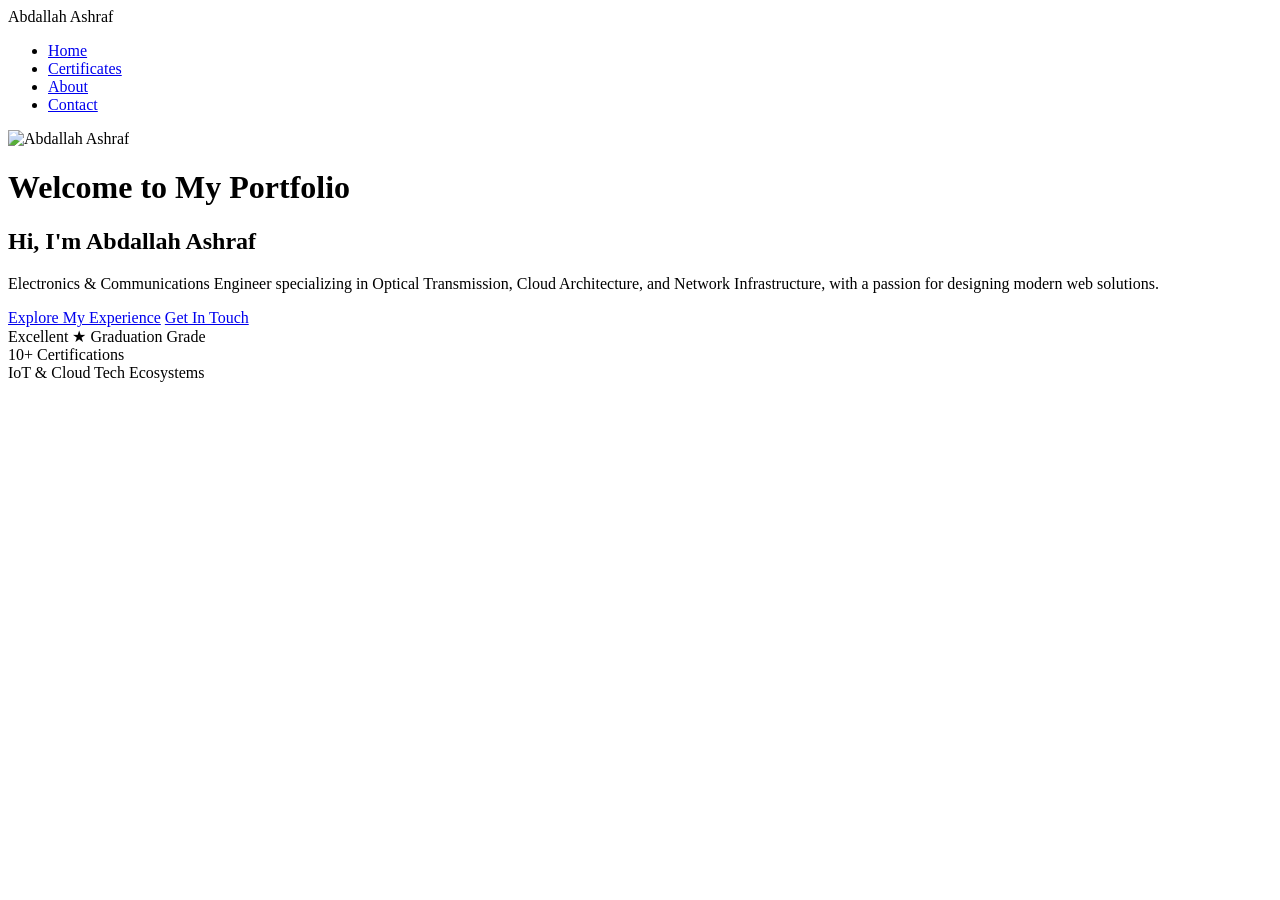
==== index.html @ 4ca9acf8 "Add files via upload" ====
<!DOCTYPE html>
<html lang="en">
<head>
    <meta charset="UTF-8">
    <meta name="viewport" content="width=device-width, initial-scale=1.0">
    <title>Home | Abdallah Ashraf</title>
    <link rel="stylesheet" href="css/style.css"> 
</head>
<body>

    <!-- شريط التنقل العلوي -->
    <nav class="navbar">
        <div class="logo">Abdallah Ashraf</div>
        <ul class="nav-links">
            <li><a href="index.html" class="active">Home</a></li>
            <li><a href="certificates.html">Certificates</a></li>
            <li><a href="about.html">About</a></li>
            <li><a href="contact.html">Contact</a></li>
        </ul>
    </nav>

    <!-- حاوية الواجهة الرئيسية -->
    <div class="hero-container">
        <div class="hero-content">
            
            <!-- غلاف الصورة الشخصية بإطار مضيء -->
            <div class="hero-avatar-wrapper">
                <img src="images/me.jpg" alt="Abdallah Ashraf" class="hero-avatar">
            </div>

            <!-- الجمل الترحيبية المضيئة -->
            <h1 class="hero-title">Welcome to My Portfolio</h1>
            <h2 class="hero-subtitle">Hi, I'm <span class="highlight-text">Abdallah Ashraf</span></h2>
            <p class="hero-description">Electronics & Communications Engineer specializing in Optical Transmission, Cloud Architecture, and Network Infrastructure, with a passion for designing modern web solutions.</p>
            
            <!-- أزرار التنقل السريع الفاخرة -->
            <div class="hero-cta-group">
                <a href="about.html" class="cta-btn primary-cta">Explore My Experience</a>
                <a href="contact.html" class="cta-btn secondary-cta">Get In Touch</a>
            </div>

            <!-- شريط الإحصائيات السريعة لشد الانتباه الفوري -->
            <div class="hero-stats-row">
                <div class="stat-box">
                    <span class="stat-number">Excellent <span>★</span></span>
                    <span class="stat-text">Graduation Grade</span>
                </div>
                <div class="stat-box">
                    <span class="stat-number">10+</span>
                    <span class="stat-text">Certifications</span>
                </div>
                <div class="stat-box">
                    <span class="stat-number">IoT & Cloud</span>
                    <span class="stat-text">Tech Ecosystems</span>
                </div>
            </div>

        </div>
    </div>

</body>
</html>
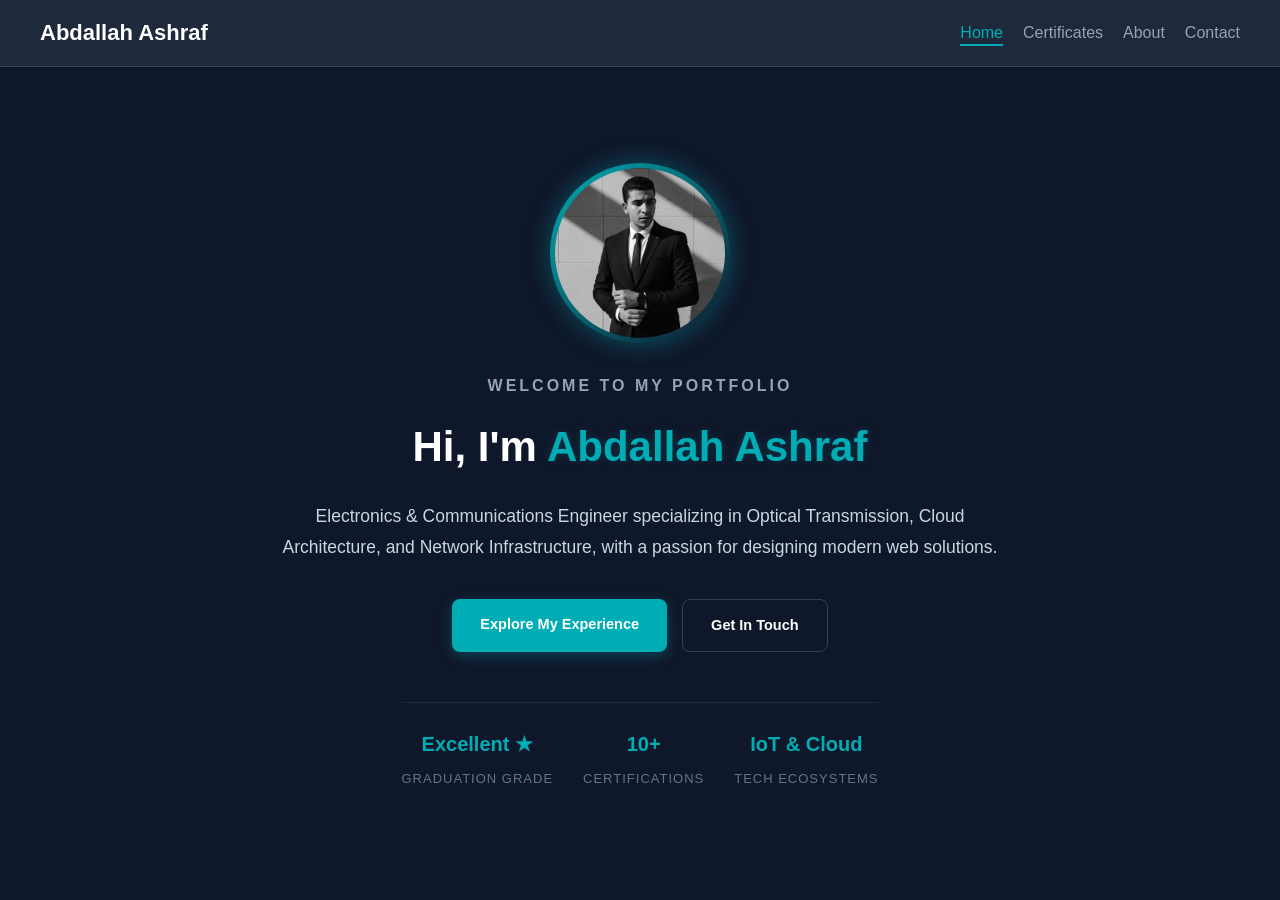
==== commit 986f1b72: "Update index.html" ====
--- a/index.html
+++ b/index.html
@@ -25,7 +25,7 @@
             
             <!-- غلاف الصورة الشخصية بإطار مضيء -->
             <div class="hero-avatar-wrapper">
-                <img src="images/me.jpg" alt="Abdallah Ashraf" class="hero-avatar">
+                <img src="me.jpg" alt="Abdallah Ashraf" class="hero-avatar">
             </div>
 
             <!-- الجمل الترحيبية المضيئة -->
@@ -59,4 +59,4 @@
     </div>
 
 </body>
-</html>+</html>
--- a/css/style.css
+++ b/css/style.css
@@ -0,0 +1,684 @@
+/* ==========================================================================
+   1. GLOBAL STYLES & SCROLLBAR (العناصر العامة وشريط التمرير)
+   ========================================================================== */
+* {
+    margin: 0;
+    padding: 0;
+    box-sizing: border-box;
+    font-family: 'Segoe UI', Arial, Helvetica, sans-serif;
+}
+
+body {
+    background-color: #0f172a; /* الثيم الداكن الموحد والمريح للعين لجميع الصفحات */
+    color: #ffffff;
+    line-height: 1.6;
+}
+
+.container {
+    width: 80%;
+    max-width: 1100px;
+    margin: auto;
+    padding-top: 50px;
+}
+
+/* تخصيص شريط التمرير ليناسب الثيم الداكن */
+::-webkit-scrollbar {
+    width: 10px;
+}
+::-webkit-scrollbar-track {
+    background: #0f172a; 
+}
+::-webkit-scrollbar-thumb {
+    background: #1e293b; 
+    border-radius: 5px;
+    border: 2px solid #0f172a;
+}
+::-webkit-scrollbar-thumb:hover {
+    background: #00adb5; /* يضيء بالفيروزي عند سحب الشريط */
+}
+
+/* ==========================================================================
+   2. NAVIGATION BAR (شريط التنقل المطور)
+   ========================================================================== */
+.navbar {
+    background-color: #1e293b; /* تعديل ليناسب الخلفية الداكنة */
+    padding: 15px 40px;
+    display: flex;
+    justify-content: space-between;
+    align-items: center;
+    border-bottom: 1px solid #334155;
+}
+
+.logo {
+    color: #fff;
+    font-size: 22px;
+    font-weight: bold;
+}
+
+.nav-links {
+    list-style: none;
+    display: flex;
+    gap: 20px;
+}
+
+.nav-links li {
+    position: relative;
+    padding: 5px 0;
+}
+
+.nav-links li a {
+    color: #94a3b8; /* لون رمادي ناعم هادئ بحالة التوقف */
+    text-decoration: none;
+    font-size: 16px;
+    position: relative;
+    transition: color 0.3s ease;
+}
+
+.nav-links li a::after {
+    content: '';
+    position: absolute;
+    bottom: -5px;
+    left: 0;
+    width: 0;
+    height: 2px;
+    background-color: #00adb5;
+    transition: width 0.3s ease;
+}
+
+.nav-links li a:hover,
+.nav-links li a.active {
+    color: #00adb5;
+}
+
+.nav-links li a:hover::after,
+.nav-links li a.active::after {
+    width: 100%; /* الخط يتمدد بنعومة تحت الكلمة النشطة أو عند الـ Hover */
+}
+
+/* ==========================================================================
+   3. TYPOGRAPHY & SUBTITLES (توحيد العناوين والعبارات الفرعية)
+   ========================================================================== */
+h1, .page-title {
+    color: #ffffff !important;
+    text-align: center;
+    font-size: 36px;
+    margin-bottom: 30px;
+    font-weight: bold;
+}
+
+.section-title-sub {
+    color: #ffffff !important;
+    font-size: 24px;
+    margin: 50px 0 25px 0;
+    text-align: center;
+    font-weight: bold;
+}
+
+/* دمج وتوحيد كل العبارات الفرعية المضيئة لكسر البهتان في جميع الصفحات */
+.page-subtitle,
+.cert-page-desc,
+.contact-page-desc {
+    color: #e2e8f0 !important;
+    text-align: center !important;
+    margin-bottom: 40px !important;
+    font-size: 16.5px !important;
+    font-weight: 500 !important;
+    display: block !important;
+    letter-spacing: 0.5px;
+}
+
+/* ==========================================================================
+   4. HOME PAGE - INDEX (الواجهة الرئيسية)
+   ========================================================================== */
+.hero-container {
+    min-height: calc(100vh - 80px);
+    display: flex;
+    align-items: center;
+    justify-content: center;
+    padding: 40px 20px;
+}
+
+.hero-content {
+    text-align: center;
+    max-width: 750px;
+    display: flex;
+    flex-direction: column;
+    align-items: center;
+}
+
+.hero-avatar-wrapper {
+    width: 180px;
+    height: 180px;
+    border-radius: 50%;
+    padding: 5px;
+    background: linear-gradient(135deg, #00adb5, #0f172a);
+    box-shadow: 0 0 25px rgba(0, 173, 181, 0.4);
+    margin-bottom: 30px;
+    transition: transform 0.3s ease, box-shadow 0.3s ease;
+}
+
+.hero-avatar-wrapper:hover {
+    transform: scale(1.05);
+    box-shadow: 0 0 35px rgba(0, 173, 181, 0.6);
+}
+
+.hero-avatar {
+    width: 100%;
+    height: 100%;
+    border-radius: 50%;
+    object-fit: cover;
+    display: block;
+    background-color: #1e293b;
+}
+
+.hero-title {
+    color: #94a3b8 !important;
+    font-size: 16px !important;
+    text-transform: uppercase;
+    letter-spacing: 3px;
+    margin: 0 0 15px 0 !important;
+    font-weight: bold;
+}
+
+.hero-subtitle {
+    color: #ffffff !important;
+    font-size: 42px !important;
+    margin: 0 0 20px 0 !important;
+    font-weight: 800;
+}
+
+.highlight-text {
+    color: #00adb5 !important;
+    text-shadow: 0 0 10px rgba(0, 173, 181, 0.2);
+}
+
+.hero-description {
+    color: #cbd5e1 !important;
+    font-size: 17.5px !important;
+    line-height: 1.8 !important;
+    margin: 0 0 35px 0 !important;
+}
+
+.hero-cta-group {
+    display: flex;
+    gap: 15px;
+    flex-wrap: wrap;
+    justify-content: center;
+}
+
+.cta-btn {
+    text-decoration: none;
+    padding: 14px 28px;
+    border-radius: 8px;
+    font-weight: bold;
+    font-size: 14.5px;
+    transition: all 0.2s ease;
+}
+
+.cta-btn.primary-cta {
+    background-color: #00adb5 !important;
+    color: #ffffff !important;
+    box-shadow: 0 4px 14px rgba(0, 173, 181, 0.3);
+}
+
+.cta-btn.primary-cta:hover {
+    background-color: #008f95 !important;
+    transform: translateY(-2px);
+}
+
+.cta-btn.secondary-cta {
+    background-color: transparent !important;
+    color: #ffffff !important;
+    border: 1px solid #334155 !important;
+}
+
+.cta-btn.secondary-cta:hover {
+    border-color: #00adb5 !important;
+    color: #00adb5 !important;
+    transform: translateY(-2px);
+}
+
+/* شريط الإحصائيات السريعة */
+.hero-stats-row {
+    display: flex;
+    gap: 30px;
+    margin-top: 50px;
+    border-top: 1px solid #1e293b;
+    padding-top: 25px;
+    justify-content: center;
+    flex-wrap: wrap;
+}
+
+.stat-box {
+    text-align: center;
+}
+
+.stat-number {
+    display: block;
+    color: #00adb5 !important;
+    font-size: 20px !important;
+    font-weight: bold;
+    margin-bottom: 5px;
+}
+
+.stat-text {
+    color: #64748b !important;
+    font-size: 13px !important;
+    text-transform: uppercase;
+    letter-spacing: 1px;
+}
+
+/* ==========================================================================
+   5. CERTIFICATES PAGE (صفحة الشهادات)
+   ========================================================================== */
+.cert-list-vertical {
+    display: flex;
+    flex-direction: column;
+    gap: 25px;
+    max-width: 850px;
+    margin: 40px auto 0 auto;
+}
+
+.cert-card-v {
+    background-color: #ffffff; 
+    border: 1px solid #e2e8f0;
+    border-radius: 12px;
+    display: flex; 
+    padding: 20px;
+    align-items: center;
+    overflow: hidden;
+    box-shadow: 0 4px 6px rgba(0, 0, 0, 0.05);
+    transition: transform 0.2s ease, box-shadow 0.2s ease;
+}
+
+.cert-card-v:hover {
+    transform: translateX(5px);
+    border-color: #00adb5;
+    box-shadow: 0 10px 15px rgba(0, 173, 181, 0.1);
+}
+
+.cert-img-wrapper {
+    width: 200px !important;      
+    min-width: 200px !important;  
+    height: 140px !important;     
+    border-radius: 8px;
+    overflow: hidden;
+    background-color: #f8fafc;
+    display: flex;
+    align-items: center;
+    justify-content: center;
+    border: 1px solid #f1f5f9;
+}
+
+.cert-img-wrapper img {
+    width: 100% !important;
+    height: 100% !important;
+    max-width: 100% !important;
+    max-height: 100% !important;
+    object-fit: contain !important; 
+    border-radius: 0px !important;
+    box-shadow: none !important;
+}
+
+.cert-img-wrapper a {
+    display: block;
+    width: 100%;
+    height: 100%;
+    cursor: zoom-in; 
+}
+
+.cert-info {
+    padding-left: 30px;
+    display: flex;
+    flex-direction: column;
+    align-items: flex-start;
+    text-align: left;
+}
+
+.cert-info h3 {
+    color: #222;
+    margin: 0 0 8px 0;
+    font-size: 20px;
+}
+
+.cert-meta {
+    color: #666;
+    margin: 0 0 15px 0;
+    font-size: 15px;
+}
+
+.cert-tag {
+    background-color: rgba(0, 173, 181, 0.1);
+    color: #00adb5;
+    padding: 5px 12px;
+    border-radius: 6px;
+    font-size: 13px;
+    font-weight: bold;
+    border: 1px solid rgba(0, 173, 181, 0.2);
+}
+
+/* ==========================================================================
+   6. ABOUT ME PAGE (صفحة عني ومشروع التخرج والكروت زاهية الألوان)
+   ========================================================================== */
+.about-bio-card {
+    background-color: #1e293b !important; 
+    border: 1px solid #334155 !important;
+    border-radius: 16px !important;
+    padding: 35px !important;
+    margin-bottom: 40px;
+    box-shadow: 0 10px 25px rgba(0, 0, 0, 0.2) !important;
+    line-height: 1.8;
+}
+
+.about-bio-card p {
+    color: #cbd5e1 !important; 
+    font-size: 16.5px !important;
+}
+
+.about-bio-card strong {
+    color: #00adb5 !important; 
+}
+
+/* كارت مشروع التخرج */
+.project-highlight-card {
+    background-color: #1e293b !important;
+    border: 1px solid #334155 !important;
+    border-radius: 16px !important;
+    padding: 35px !important;
+    margin-bottom: 45px;
+    box-shadow: 0 10px 25px rgba(0, 0, 0, 0.2) !important;
+    border-left: 5px solid #00adb5 !important; 
+}
+
+.proj-header {
+    display: flex;
+    justify-content: space-between;
+    align-items: center;
+    margin-bottom: 15px;
+}
+
+.project-highlight-card h3 {
+    color: #ffffff !important;
+    margin: 0;
+    font-size: 22px;
+}
+
+.project-highlight-card p {
+    color: #94a3b8 !important;
+    font-size: 15.5px !important;
+    line-height: 1.7;
+}
+
+.proj-badge {
+    background-color: rgba(0, 173, 181, 0.15) !important;
+    color: #00adb5 !important;
+    padding: 6px 16px;
+    border-radius: 20px;
+    font-size: 13px;
+    font-weight: bold;
+    border: 1px solid rgba(0, 173, 181, 0.3);
+}
+
+/* شبكة كروت الخبرات والمهارات */
+.skills-grid {
+    display: grid;
+    grid-template-columns: repeat(auto-fit, minmax(200px, 1fr)) !important;
+    gap: 25px;
+    margin-top: 25px;
+    margin-bottom: 50px;
+}
+
+.skill-item {
+    background-color: #1e293b !important;
+    border: 1px solid #334155 !important;
+    border-radius: 12px !important;
+    padding: 30px 25px !important;
+    text-align: center !important;
+    position: relative;
+    overflow: hidden;
+    box-shadow: 0 4px 15px rgba(0, 0, 0, 0.1) !important;
+    transition: transform 0.3s ease, border-color 0.3s ease, box-shadow 0.3s ease !important;
+}
+
+.skill-border-top {
+    position: absolute;
+    top: 0;
+    left: 0;
+    width: 100%;
+    height: 4px;
+    background-color: #334155;
+    transition: background-color 0.3s ease;
+}
+
+.skill-item:hover {
+    transform: translateY(-8px) !important;
+    border-color: #00adb5 !important;
+    box-shadow: 0 12px 20px rgba(0, 173, 181, 0.15) !important;
+}
+
+.skill-item:hover .skill-border-top {
+    background-color: #00adb5; 
+}
+
+.skill-item h3 {
+    color: #ffffff !important;
+    font-size: 19px !important;
+    margin: 0 0 12px 0 !important;
+    font-weight: bold !important;
+}
+
+/* تفتيح وتحسين نصوص الفقرات لجميع الكروت لراحة العين المطلقة ودعم دائم للـ Class names */
+.skill-item p,
+.expertise-card p, 
+.core-card p,
+.container div[class*="card"] p,
+.container div[class*="grid"] p {
+    color: #e2e8f0 !important; 
+    font-size: 14.5px !important;
+    line-height: 1.6 !important;
+    font-weight: 400 !important;
+    margin: 0 !important;
+}
+
+/* شارات الشهادات */
+.about-badges-container {
+    display: flex;
+    flex-wrap: wrap;
+    gap: 10px;
+    margin-top: 20px;
+    border-top: 1px solid #334155;
+    padding-top: 20px;
+    justify-content: flex-start; 
+    align-items: center; 
+}
+
+.about-badges-container span, 
+.about-badges-container .badge {
+    padding: 6px 14px !important;
+    border-radius: 6px !important;
+    font-size: 13px !important;
+    font-weight: 600 !important;
+    letter-spacing: 0.3px;
+    transition: transform 0.2s ease, box-shadow 0.2s ease;
+}
+
+.about-badges-container span:hover,
+.about-badges-container .badge:hover {
+    transform: translateY(-2px);
+    box-shadow: 0 4px 12px rgba(0, 0, 0, 0.3);
+}
+
+.badge-item {
+    font-size: 12px;
+    font-weight: bold;
+    padding: 6px 14px;
+    border-radius: 6px;
+}
+
+/* ألوان شارات الشركات */
+.badge-item.cisco { background-color: rgba(0, 188, 235, 0.15); color: #00bceb; }
+.badge-item.huawei { background-color: rgba(239, 68, 68, 0.15); color: #ef4444; }
+.badge-item.aws { background-color: rgba(255, 153, 0, 0.15); color: #ff9900; }
+.badge-item.mcit { background-color: rgba(16, 185, 129, 0.15); color: #10b981; }
+.badge-item.telecom-egypt { background-color: rgba(111, 66, 193, 0.15); color: #6f42c1; }
+.badge-item.huawei-5g { background-color: rgba(220, 53, 69, 0.15); color: #dc3545; }
+.badge-item.huawei-cloud { background-color: rgba(239, 68, 68, 0.15); color: #ef4444; }
+.badge-item.debi { background-color: rgba(40, 167, 69, 0.15); color: #28a745; }
+
+/* أزرار التحميل */
+.cv-download-btn, .project-download-btn {
+    display: inline-flex;
+    align-items: center;
+    gap: 8px;
+    text-decoration: none;
+    border-radius: 8px;
+    font-weight: bold;
+    transition: background-color 0.2s, color 0.2s, transform 0.2s;
+}
+
+.cv-download-btn {
+    background-color: #00adb5 !important; 
+    color: #ffffff !important;
+    padding: 12px 24px;
+    font-size: 14px;
+    box-shadow: 0 4px 12px rgba(0, 173, 181, 0.2);
+}
+
+.cv-download-btn:hover {
+    background-color: #008f95 !important;
+    transform: translateY(-2px);
+}
+
+.project-download-btn {
+    background-color: transparent !important;
+    color: #00adb5 !important; 
+    border: 1px solid #00adb5 !important; 
+    padding: 10px 20px;
+    font-size: 13.5px;
+}
+
+.project-download-btn:hover {
+    background-color: #00adb5 !important; 
+    color: #ffffff !important; 
+    transform: translateY(-2px);
+    box-shadow: 0 4px 12px rgba(0, 173, 181, 0.2);
+}
+
+/* ==========================================================================
+   7. CONTACT PAGE (صفحة التواصل والكروت البيضاء)
+   ========================================================================== */
+.contact-grid {
+    display: grid;
+    grid-template-columns: repeat(auto-fit, minmax(220px, 1fr));
+    gap: 25px;
+    margin: 40px auto;
+    max-width: 1100px;
+}
+
+.contact-card {
+    background-color: #ffffff !important;
+    border: 1px solid #e2e8f0 !important;
+    border-radius: 12px !important;
+    padding: 30px 20px !important;
+    text-align: center !important;
+    box-shadow: 0 4px 6px rgba(0, 0, 0, 0.05) !important;
+    display: flex !important;
+    flex-direction: column !important;
+    align-items: center !important;
+    justify-content: center !important;
+    transition: transform 0.2s ease, box-shadow 0.2s ease !important;
+}
+
+.contact-card:hover {
+    transform: translateY(-5px) !important;
+    border-color: #00adb5 !important;
+    box-shadow: 0 10px 20px rgba(0, 173, 181, 0.15) !important;
+}
+
+.contact-icon-wrapper {
+    width: 60px;
+    height: 60px;
+    border-radius: 50%;
+    display: flex !important;
+    align-items: center !important;
+    justify-content: center !important;
+    margin-bottom: 15px;
+}
+
+.contact-icon-wrapper svg {
+    display: block !important;
+    margin: auto !important;
+}
+
+.text-color { background-color: rgba(0, 173, 181, 0.1); color: #00adb5; }
+.email-color { background-color: rgba(239, 68, 68, 0.1); color: #ef4444; }
+.linkedin-color { background-color: rgba(10, 102, 194, 0.1); color: #0a66c2; }
+.upwork-color { background-color: rgba(20, 168, 0, 0.1); color: #14a800; }
+.harefe-color { background-color: rgba(245, 158, 11, 0.1); color: #f59e0b; }
+
+.contact-card h3 {
+    color: #222 !important;
+    margin: 0 0 8px 0 !important;
+    font-size: 18px !important;
+    font-weight: bold !important;
+}
+
+.contact-card p {
+    color: #666 !important;
+    font-size: 13.5px !important; 
+    margin: 0 0 20px 0 !important;
+    word-break: keep-all !important; 
+    white-space: nowrap !important; 
+    min-height: 40px; 
+    text-align: center !important;
+}
+
+.contact-btn {
+    display: inline-block !important;
+    background-color: #222 !important;
+    color: #fff !important;
+    text-decoration: none !important;
+    padding: 10px 22px !important;
+    border-radius: 6px !important;
+    font-size: 14px !important;
+    font-weight: bold !important;
+    transition: background-color 0.2s !important;
+    width: 80% !important;
+}
+
+.contact-btn:hover {
+    background-color: #00adb5 !important;
+}
+
+/* ==========================================================================
+   8. MEDIA QUERIES (التوافق التام والـ Responsive للموبايل)
+   ========================================================================== */
+@media (max-width: 600px) {
+    .cert-card-v {
+        flex-direction: column;
+        text-align: center;
+    }
+    .cert-info {
+        padding-left: 0;
+        padding-top: 20px;
+        align-items: center;
+    }
+    .cert-img-wrapper {
+        width: 100% !important;
+    }
+    .proj-header {
+        flex-direction: column;
+        align-items: flex-start;
+        gap: 10px;
+    }
+    .about-bio-card, .project-highlight-card {
+        padding: 20px !important;
+    }
+    .hero-subtitle {
+        font-size: 32px !important;
+    }
+    .hero-avatar-wrapper {
+        width: 150px;
+        height: 150px;
+    }
+}
